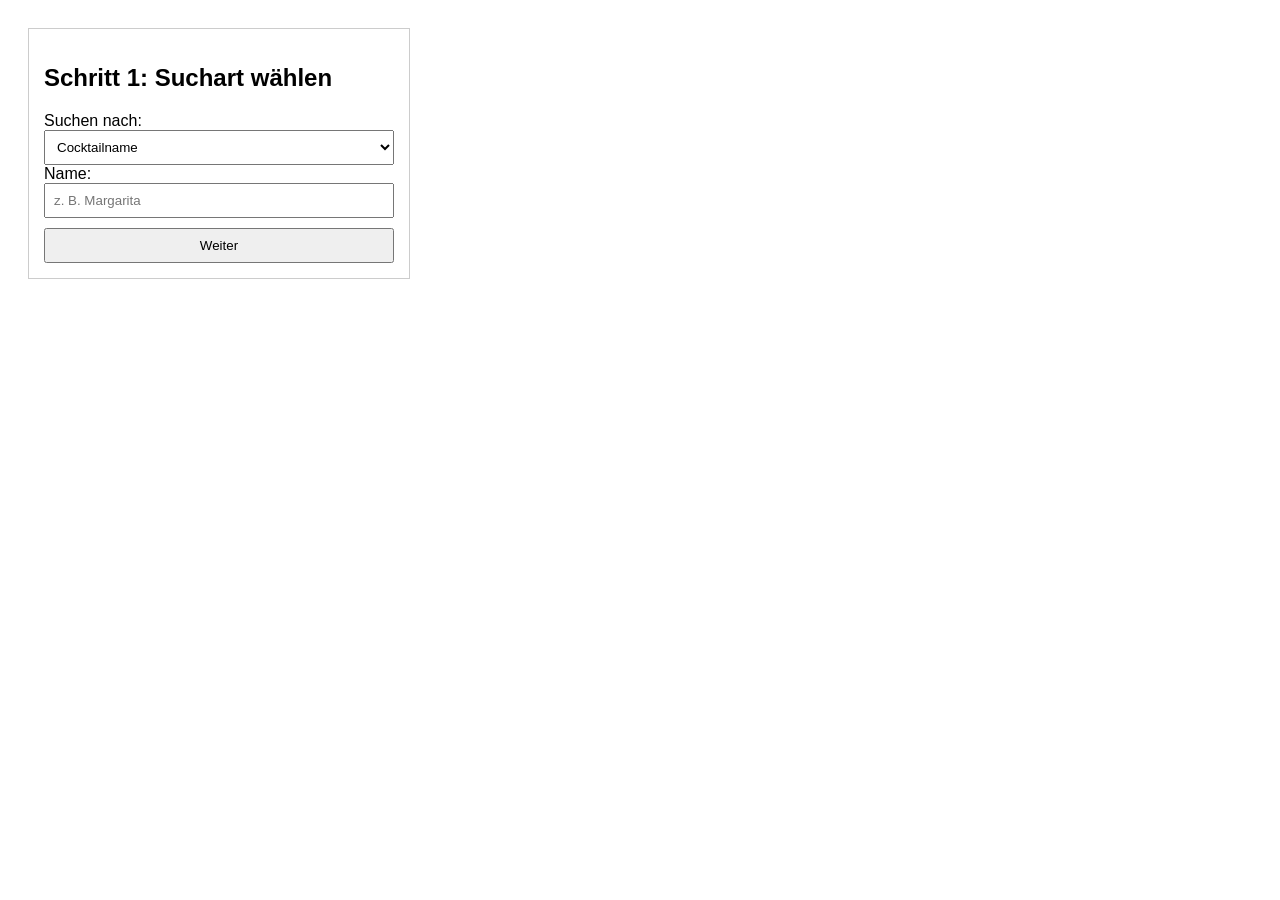
==== index.html @ ffa1d65a "HTML, CSS & JavaScript eingefügt (K1)" ====
<!DOCTYPE html>
<html lang="de">
<head>
  <meta charset="UTF-8">
  <title>Minimales Cocktail-Formular</title>
  <!-- Verknüpfung mit der CSS-Datei -->
  <link rel="stylesheet" href="style.css">
</head>
<body>

  <form id="cocktailForm" onsubmit="return false;">

    <!-- ==================== SCHRITT 1 ==================== -->
    <div id="step1" class="step">
      <h2>Schritt 1: Suchart wählen</h2>

      <!-- Dropdown bestimmt, welches Input-Feld gezeigt wird -->
      <label>Suchen nach:</label>
      <select id="searchType">
        <option value="name">Cocktailname</option>
        <option value="ingredient">Hauptzutat</option>
      </select>

      <!-- Eingabefeld A: Name -->
      <div id="groupName">
        <label>Name:</label>
        <input type="text" id="inputName" placeholder="z. B. Margarita">
      </div>

      <!-- Eingabefeld B: Zutat (startet ausgeblendet) -->
      <div id="groupIngredient" class="hidden">
        <label>Zutat:</label>
        <input type="text" id="inputIngredient" placeholder="z. B. Gin">
      </div>

      <!-- Text für Validierungs-Feedback -->
      <p id="feedbackText"></p>

      <button type="button" id="btnStep1">Weiter</button>
    </div>

    <!-- ==================== SCHRITT 2 ==================== -->
    <div id="step2" class="step hidden">
      <h2>Schritt 2: Cocktail auswählen</h2>

      <!-- Dropdown für die API-Ergebnisse -->
      <select id="resultsSelect">
        <option value="">-- Bitte wählen --</option>
      </select>

      <button type="button" id="btnBackTo1">Zurück</button>
      <button type="button" id="btnStep2">Rezept anzeigen</button>
    </div>

    <!-- ==================== SCHRITT 3 ==================== -->
    <div id="step3" class="step hidden">
      <h2>Schritt 3: Rezept</h2>
      
      <!-- Hier fügt JS das fertige Ergebnis ein -->
      <div id="recipeResult"></div>

      <button type="button" id="btnBackTo2">Zurück</button>
    </div>

  </form>

  <!-- Verknüpfung mit der JS-Datei (am Ende des body geladen) -->
  <script src="script.js"></script>
</body>
</html>
---- style.css ----
/* Hilfsklasse zum Verstecken von Elementen */
.hidden {
  display: none;
}

/* Basis-Styling für das Formular */
body {
  font-family: sans-serif;
  padding: 20px;
}

.step {
  border: 1px solid #ccc;
  padding: 15px;
  max-width: 350px;
}

div {
  margin-bottom: 10px;
}

input, select, button {
  width: 100%;
  padding: 8px;
  box-sizing: border-box;
}

/* === VISUELLES FEEDBACK (Validierung) === */
/* Wenn die Eingabe ungültig ist (rot) */
input.invalid {
  border: 2px solid red;
  background-color: #ffe6e6;
}

/* Wenn die Eingabe gültig ist (grün) */
input.valid {
  border: 2px solid green;
  background-color: #e6ffe6;
}

#feedbackText {
  font-size: 0.85rem;
  margin: 5px 0;
}
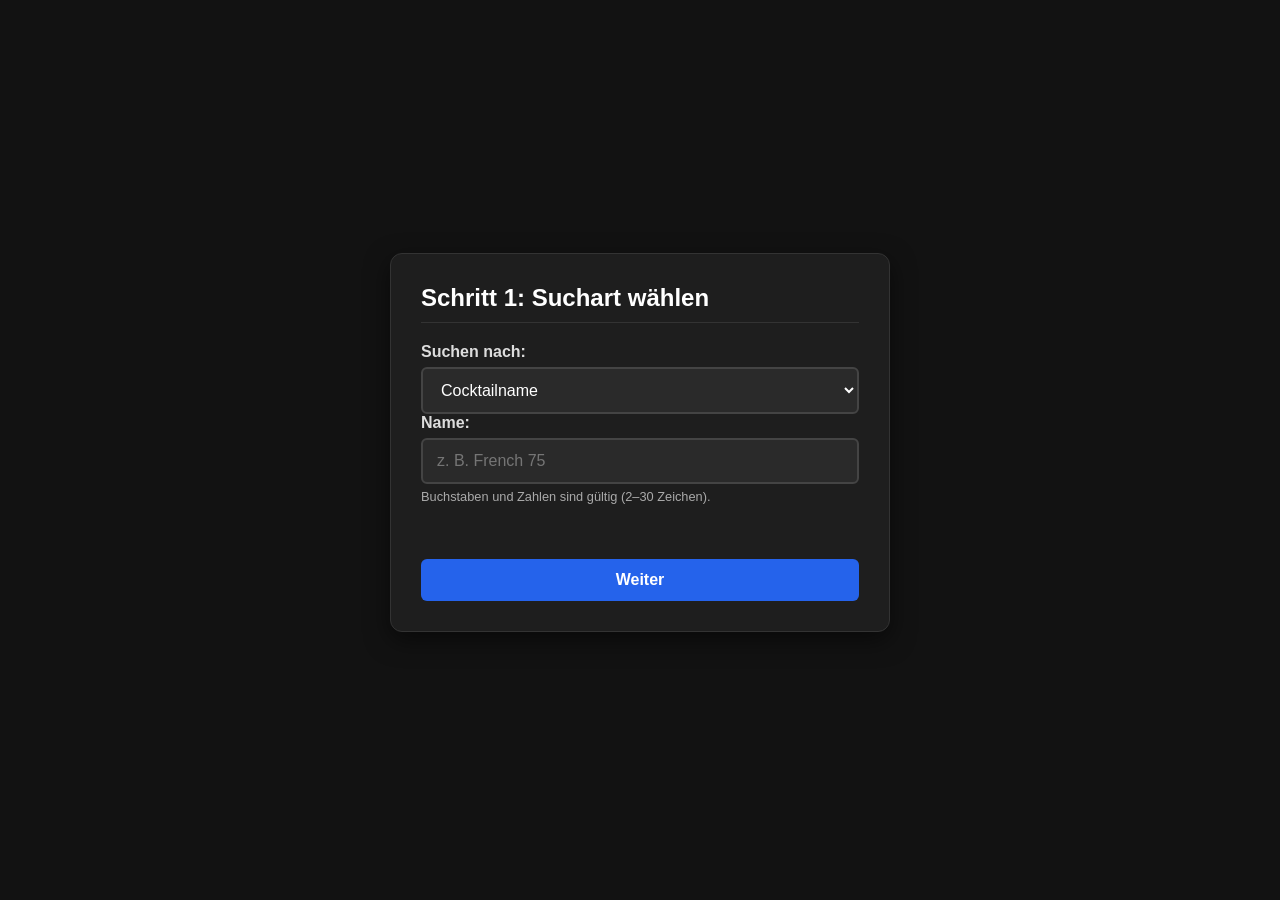
==== commit 4213e6b3: "K2 HTML CSS JavaSkript + Designanpassung" ====
--- a/index.html
+++ b/index.html
@@ -8,63 +8,82 @@
 </head>
 <body>
 
-  <form id="cocktailForm" onsubmit="return false;">
+  <main class="main-container">
+    <form id="cocktailForm" onsubmit="return false;">
 
-    <!-- ==================== SCHRITT 1 ==================== -->
-    <div id="step1" class="step">
-      <h2>Schritt 1: Suchart wählen</h2>
+      <!-- ==================== SCHRITT 1 ==================== -->
+      <div id="step1" class="step">
+        <h2>Schritt 1: Suchart wählen</h2>
 
-      <!-- Dropdown bestimmt, welches Input-Feld gezeigt wird -->
-      <label>Suchen nach:</label>
-      <select id="searchType">
-        <option value="name">Cocktailname</option>
-        <option value="ingredient">Hauptzutat</option>
-      </select>
+        <!-- Dropdown bestimmt, welches Input-Feld gezeigt wird -->
+        <label for="searchType">Suchen nach:</label>
+        <select id="searchType">
+          <option value="name">Cocktailname</option>
+          <option value="ingredient">Hauptzutat</option>
+        </select>
 
-      <!-- Eingabefeld A: Name -->
-      <div id="groupName">
-        <label>Name:</label>
-        <input type="text" id="inputName" placeholder="z. B. Margarita">
+        <!-- Eingabefeld A: Name -->
+        <div id="groupName">
+          <label for="inputName">Name:</label>
+          <input 
+            type="text" 
+            id="inputName" 
+            placeholder="z. B. French 75"
+            aria-describedby="feedbackText nameHint"
+            aria-invalid="false"
+          >
+          <small id="nameHint" class="hint-text">Buchstaben und Zahlen sind gültig (2–30 Zeichen).</small>
+        </div>
+
+        <!-- Eingabefeld B: Zutat (startet ausgeblendet) -->
+        <div id="groupIngredient" class="hidden">
+          <label for="inputIngredient">Zutat:</label>
+          <input 
+            type="text" 
+            id="inputIngredient" 
+            placeholder="z. B. Gin"
+            aria-describedby="feedbackText ingredientHint"
+            aria-invalid="false"
+          >
+          <small id="ingredientHint" class="hint-text">Buchstaben und Zahlen sind gültig (2–30 Zeichen).</small>
+        </div>
+
+        <!-- Text für barrierefreies Validierungs-Feedback -->
+        <p id="feedbackText" role="alert" aria-live="polite"></p>
+
+        <button type="button" id="btnStep1">Weiter</button>
       </div>
 
-      <!-- Eingabefeld B: Zutat (startet ausgeblendet) -->
-      <div id="groupIngredient" class="hidden">
-        <label>Zutat:</label>
-        <input type="text" id="inputIngredient" placeholder="z. B. Gin">
+      <!-- ==================== SCHRITT 2 ==================== -->
+      <div id="step2" class="step hidden">
+        <h2>Schritt 2: Cocktail auswählen</h2>
+
+        <!-- Dropdown für die API-Ergebnisse -->
+        <label for="resultsSelect">Ergebnisliste:</label>
+        <select id="resultsSelect">
+          <option value="">-- Bitte wählen --</option>
+        </select>
+
+        <div class="button-group">
+          <button type="button" id="btnBackTo1" class="btn-secondary">Zurück</button>
+          <button type="button" id="btnStep2">Rezept anzeigen</button>
+        </div>
       </div>
 
-      <!-- Text für Validierungs-Feedback -->
-      <p id="feedbackText"></p>
+      <!-- ==================== SCHRITT 3 ==================== -->
+      <div id="step3" class="step hidden">
+        <h2>Schritt 3: Rezept</h2>
+        
+        <!-- Hier fügt JS das fertige Ergebnis ein -->
+        <div id="recipeResult"></div>
 
-      <button type="button" id="btnStep1">Weiter</button>
-    </div>
+        <button type="button" id="btnBackTo2" class="btn-secondary">Zurück</button>
+      </div>
 
-    <!-- ==================== SCHRITT 2 ==================== -->
-    <div id="step2" class="step hidden">
-      <h2>Schritt 2: Cocktail auswählen</h2>
-
-      <!-- Dropdown für die API-Ergebnisse -->
-      <select id="resultsSelect">
-        <option value="">-- Bitte wählen --</option>
-      </select>
-
-      <button type="button" id="btnBackTo1">Zurück</button>
-      <button type="button" id="btnStep2">Rezept anzeigen</button>
-    </div>
-
-    <!-- ==================== SCHRITT 3 ==================== -->
-    <div id="step3" class="step hidden">
-      <h2>Schritt 3: Rezept</h2>
-      
-      <!-- Hier fügt JS das fertige Ergebnis ein -->
-      <div id="recipeResult"></div>
-
-      <button type="button" id="btnBackTo2">Zurück</button>
-    </div>
-
-  </form>
+    </form>
+  </main>
 
   <!-- Verknüpfung mit der JS-Datei (am Ende des body geladen) -->
   <script src="script.js"></script>
 </body>
-</html>
+</html>
--- a/style.css
+++ b/style.css
@@ -1,44 +1,167 @@
 /* Hilfsklasse zum Verstecken von Elementen */
 .hidden {
-  display: none;
+  display: none !important;
 }
 
-/* Basis-Styling für das Formular */
-body {
-  font-family: sans-serif;
-  padding: 20px;
+/* === DARK THEME & ZENTRIERUNG === */
+* {
+  box-sizing: border-box;
 }
 
+body {
+  font-family: 'Segoe UI', Tahoma, Geneva, Verdana, sans-serif;
+  background-color: #121212;
+  color: #ffffff;
+  margin: 0;
+  padding: 20px;
+  min-height: 100vh;
+  display: flex;
+  justify-content: center;
+  align-items: center;
+}
+
+.main-container {
+  width: 100%;
+  max-width: 500px;
+}
+
+/* Formular-Container vergrößert & abgerundet */
 .step {
-  border: 1px solid #ccc;
-  padding: 15px;
-  max-width: 350px;
+  background-color: #1e1e1e;
+  border: 1px solid #333333;
+  border-radius: 12px;
+  padding: 30px;
+  box-shadow: 0 8px 24px rgba(0, 0, 0, 0.5);
+}
+
+.step h2 {
+  margin-top: 0;
+  margin-bottom: 20px;
+  font-size: 1.5rem;
+  color: #ffffff;
+  border-bottom: 1px solid #333;
+  padding-bottom: 10px;
 }
 
 div {
-  margin-bottom: 10px;
+  margin-bottom: 15px;
 }
 
-input, select, button {
-  width: 100%;
-  padding: 8px;
-  box-sizing: border-box;
+label {
+  display: block;
+  margin-bottom: 6px;
+  font-weight: 600;
+  color: #dddddd;
 }
 
-/* === VISUELLES FEEDBACK (Validierung) === */
-/* Wenn die Eingabe ungültig ist (rot) */
-input.invalid {
-  border: 2px solid red;
-  background-color: #ffe6e6;
+/* Größere Eingabefelder und Dropdowns */
+input[type="text"], select {
+  width: 100%;
+  padding: 12px 14px;
+  font-size: 1rem;
+  background-color: #2a2a2a;
+  color: #ffffff;
+  border: 2px solid #444444;
+  border-radius: 6px;
+  outline: none;
+  transition: border-color 0.2s ease;
 }
 
-/* Wenn die Eingabe gültig ist (grün) */
+input[type="text"]:focus, select:focus {
+  border-color: #3b82f6;
+}
+
+/* Größere Buttons */
+button {
+  width: 100%;
+  padding: 12px;
+  font-size: 1rem;
+  font-weight: bold;
+  background-color: #2563eb;
+  color: #ffffff;
+  border: none;
+  border-radius: 6px;
+  cursor: pointer;
+  transition: background-color 0.2s ease;
+  margin-top: 10px;
+}
+
+button:hover {
+  background-color: #1d4ed8;
+}
+
+.button-group {
+  display: flex;
+  gap: 10px;
+}
+
+button.btn-secondary {
+  background-color: #4b5563;
+}
+
+button.btn-secondary:hover {
+  background-color: #374151;
+}
+
+/* === VISUELLES FEEDBACK (E2) === */
+.hint-text {
+  display: block;
+  font-size: 0.8rem;
+  color: #aaa;
+  margin-top: 5px;
+}
+
+input.invalid {
+  border-color: #ef4444;
+  background-color: #2a1a1a;
+}
+
 input.valid {
-  border: 2px solid green;
-  background-color: #e6ffe6;
+  border-color: #22c55e;
+  background-color: #1a2a1a;
 }
 
 #feedbackText {
-  font-size: 0.85rem;
-  margin: 5px 0;
+  font-size: 0.9rem;
+  font-weight: bold;
+  margin: 12px 0;
+  min-height: 1.2em;
 }
+
+/* Dynamic Text Colors for Validation */
+#feedbackText.text-error {
+  color: #f87171;
+}
+
+#feedbackText.text-success {
+  color: #4ade80;
+}
+
+/* === REZEPT-SCHRITT (SCHRITT 3) === */
+.recipe-card {
+  text-align: left;
+}
+
+.recipe-card h3 {
+  font-size: 1.4rem;
+  margin-top: 0;
+  color: #60a5fa;
+}
+
+.recipe-card img {
+  display: block;
+  max-width: 100%;
+  height: auto;
+  border-radius: 8px;
+  margin: 15px auto;
+}
+
+/* Strukturierte Schritt-für-Schritt Anleitung */
+.instruction-list {
+  padding-left: 20px;
+  line-height: 1.6;
+}
+
+.instruction-list li {
+  margin-bottom: 8px;
+}
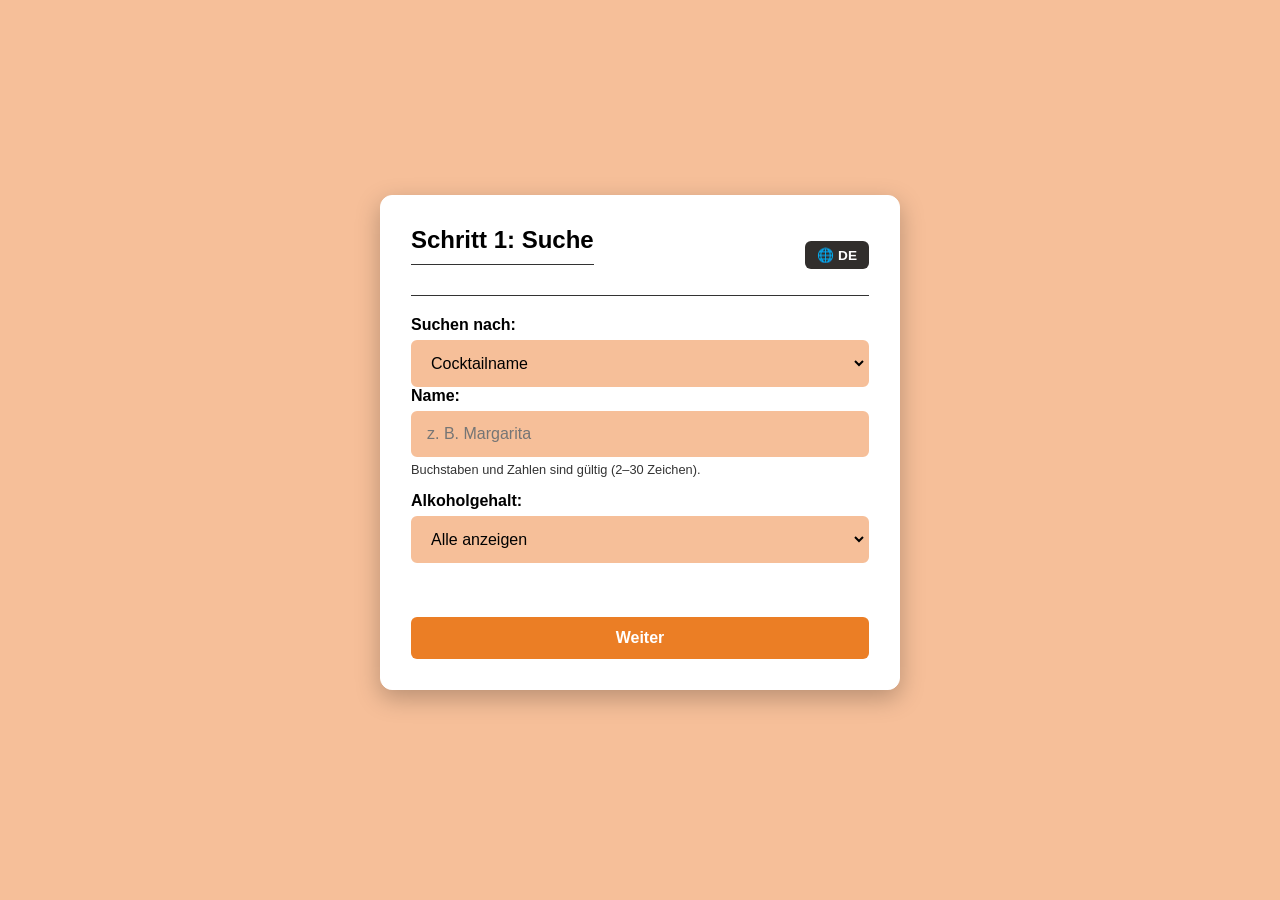
==== commit fbe510c9: "Anpassungen Webseite" ====
--- a/index.html
+++ b/index.html
@@ -2,8 +2,7 @@
 <html lang="de">
 <head>
   <meta charset="UTF-8">
-  <title>Minimales Cocktail-Formular</title>
-  <!-- Verknüpfung mit der CSS-Datei -->
+  <title>Cocktail-Finder</title>
   <link rel="stylesheet" href="style.css">
 </head>
 <body>
@@ -13,31 +12,37 @@
 
       <!-- ==================== SCHRITT 1 ==================== -->
       <div id="step1" class="step">
-        <h2>Schritt 1: Suchart wählen</h2>
+        
+        <!-- Kopfzeile mit Titel und kleinem Sprach-Button -->
+        <div class="step-header">
+          <h2 data-i18n="step1Title">Schritt 1: Suche</h2>
+          <button type="button" id="btnLang" class="btn-lang">🌐 DE</button>
+        </div>
 
-        <!-- Dropdown bestimmt, welches Input-Feld gezeigt wird -->
-        <label for="searchType">Suchen nach:</label>
+        <!-- Dropdown für die Suchart (inkl. Random) -->
+        <label for="searchType" data-i18n="labelSearchType">Suchen nach:</label>
         <select id="searchType">
-          <option value="name">Cocktailname</option>
-          <option value="ingredient">Hauptzutat</option>
+          <option value="name" data-i18n="optName">Cocktailname</option>
+          <option value="ingredient" data-i18n="optIngredient">Hauptzutat</option>
+          <option value="random" data-i18n="optRandom">🎲 Random Cocktail</option>
         </select>
 
         <!-- Eingabefeld A: Name -->
         <div id="groupName">
-          <label for="inputName">Name:</label>
+          <label for="inputName" data-i18n="labelName">Name:</label>
           <input 
             type="text" 
             id="inputName" 
-            placeholder="z. B. French 75"
+            placeholder="z. B. Margarita"
             aria-describedby="feedbackText nameHint"
             aria-invalid="false"
           >
-          <small id="nameHint" class="hint-text">Buchstaben und Zahlen sind gültig (2–30 Zeichen).</small>
+          <small id="nameHint" class="hint-text" data-i18n="hintText">Buchstaben und Zahlen sind gültig (2–30 Zeichen).</small>
         </div>
 
         <!-- Eingabefeld B: Zutat (startet ausgeblendet) -->
         <div id="groupIngredient" class="hidden">
-          <label for="inputIngredient">Zutat:</label>
+          <label for="inputIngredient" data-i18n="labelIngredient">Zutat:</label>
           <input 
             type="text" 
             id="inputIngredient" 
@@ -45,45 +50,58 @@
             aria-describedby="feedbackText ingredientHint"
             aria-invalid="false"
           >
-          <small id="ingredientHint" class="hint-text">Buchstaben und Zahlen sind gültig (2–30 Zeichen).</small>
+          <small id="ingredientHint" class="hint-text" data-i18n="hintText">Buchstaben und Zahlen sind gültig (2–30 Zeichen).</small>
+        </div>
+
+        <!-- Filter für Alkohol / Alkoholfrei (wird bei Random ausgeblendet) -->
+        <div id="groupAlcohol">
+          <label for="alcoholFilter" data-i18n="labelAlcohol">Alkoholgehalt:</label>
+          <select id="alcoholFilter">
+            <option value="all" data-i18n="optAll">Alle anzeigen</option>
+            <option value="Alcoholic" data-i18n="optAlcoholic">Mit Alkohol</option>
+            <option value="Non_Alcoholic" data-i18n="optNonAlcoholic">Alkoholfrei</option>
+          </select>
         </div>
 
         <!-- Text für barrierefreies Validierungs-Feedback -->
         <p id="feedbackText" role="alert" aria-live="polite"></p>
 
-        <button type="button" id="btnStep1">Weiter</button>
+        <button type="button" id="btnStep1" data-i18n="btnNext">Weiter</button>
       </div>
 
       <!-- ==================== SCHRITT 2 ==================== -->
       <div id="step2" class="step hidden">
-        <h2>Schritt 2: Cocktail auswählen</h2>
+        <h2 data-i18n="step2Title">Schritt 2: Cocktail auswählen</h2>
 
-        <!-- Dropdown für die API-Ergebnisse -->
-        <label for="resultsSelect">Ergebnisliste:</label>
-        <select id="resultsSelect">
+        <!-- Live-Suchfeld für schnelle Filterung in der grossen Liste -->
+        <label for="filterResultsInput" data-i18n="labelFilterResults">Liste durchsuchen:</label>
+        <input type="text" id="filterResultsInput" placeholder="Name tippen zum Filtern...">
+
+        <!-- Dropdown für alle API-Ergebnisse -->
+        <label for="resultsSelect" id="resultsCountLabel">Ergebnisliste:</label>
+        <select id="resultsSelect" size="6">
           <option value="">-- Bitte wählen --</option>
         </select>
 
         <div class="button-group">
-          <button type="button" id="btnBackTo1" class="btn-secondary">Zurück</button>
-          <button type="button" id="btnStep2">Rezept anzeigen</button>
+          <button type="button" id="btnBackTo1" class="btn-secondary" data-i18n="btnBack">Zurück</button>
+          <button type="button" id="btnStep2" data-i18n="btnShowRecipe">Rezept anzeigen</button>
         </div>
       </div>
 
       <!-- ==================== SCHRITT 3 ==================== -->
       <div id="step3" class="step hidden">
-        <h2>Schritt 3: Rezept</h2>
+        <h2 data-i18n="step3Title">Schritt 3: Rezept</h2>
         
-        <!-- Hier fügt JS das fertige Ergebnis ein -->
+        <!-- Hier fügt JS Glas, Zutaten und Anleitung ein -->
         <div id="recipeResult"></div>
 
-        <button type="button" id="btnBackTo2" class="btn-secondary">Zurück</button>
+        <button type="button" id="btnBackTo2" class="btn-secondary" data-i18n="btnBack">Zurück</button>
       </div>
 
     </form>
   </main>
 
-  <!-- Verknüpfung mit der JS-Datei (am Ende des body geladen) -->
   <script src="script.js"></script>
 </body>
 </html>
--- a/style.css
+++ b/style.css
@@ -3,15 +3,15 @@
   display: none !important;
 }
 
-/* === DARK THEME & ZENTRIERUNG === */
+/* === GRUNDLAYOUT & ZENTRIERUNG === */
 * {
   box-sizing: border-box;
 }
 
 body {
   font-family: 'Segoe UI', Tahoma, Geneva, Verdana, sans-serif;
-  background-color: #121212;
-  color: #ffffff;
+  background-color: #f6bf99;
+  color: #000000;
   margin: 0;
   padding: 20px;
   min-height: 100vh;
@@ -22,25 +22,54 @@
 
 .main-container {
   width: 100%;
-  max-width: 500px;
-}
-
-/* Formular-Container vergrößert & abgerundet */
+  max-width: 520px;
+}
+
 .step {
-  background-color: #1e1e1e;
-  border: 1px solid #333333;
+  background-color: #ffffff;
+  border: 1px solid #ffffff;
   border-radius: 12px;
   padding: 30px;
-  box-shadow: 0 8px 24px rgba(0, 0, 0, 0.5);
+  box-shadow: 0 8px 24px rgba(0, 0, 0, 0.25);
+}
+
+/* Kopfzeile in Schritt 1 für Titel + Sprachbutton */
+.step-header {
+  display: flex;
+  justify-content: space-between;
+  align-items: center;
+  border-bottom: 1px solid #333;
+  padding-bottom: 10px;
+  margin-bottom: 20px;
+}
+
+.step-header h2 {
+  border-bottom: none;
+  padding-bottom: 0;
+  margin-bottom: 0;
 }
 
 .step h2 {
   margin-top: 0;
   margin-bottom: 20px;
   font-size: 1.5rem;
-  color: #ffffff;
+  color: #000000;
   border-bottom: 1px solid #333;
   padding-bottom: 10px;
+}
+
+/* Kleiner Sprach-Button oben rechts */
+button.btn-lang {
+  width: auto;
+  padding: 6px 12px;
+  font-size: 0.85rem;
+  margin-top: 0;
+  background-color: #312e2c;
+  color: #ffffff;
+}
+
+button.btn-lang:hover {
+  background-color: #eb7e25;
 }
 
 div {
@@ -51,33 +80,44 @@
   display: block;
   margin-bottom: 6px;
   font-weight: 600;
-  color: #dddddd;
-}
-
-/* Größere Eingabefelder und Dropdowns */
+  color: #000000;
+}
+
+/* Eingabefelder und Dropdowns */
 input[type="text"], select {
   width: 100%;
   padding: 12px 14px;
   font-size: 1rem;
-  background-color: #2a2a2a;
-  color: #ffffff;
-  border: 2px solid #444444;
+  background-color: #f6bf99;
+  color: #000000;
+  border: 2px solid #f6bf99;
   border-radius: 6px;
   outline: none;
   transition: border-color 0.2s ease;
 }
 
 input[type="text"]:focus, select:focus {
-  border-color: #3b82f6;
-}
-
-/* Größere Buttons */
+  border-color: #ff6600;
+}
+
+/* Mehrfach-Ansicht für die grosse Liste in Schritt 2 */
+select[size] {
+  height: auto;
+  padding: 6px;
+}
+
+select[size] option {
+  padding: 8px;
+  border-radius: 4px;
+}
+
+/* Buttons */
 button {
   width: 100%;
   padding: 12px;
   font-size: 1rem;
   font-weight: bold;
-  background-color: #2563eb;
+  background-color: #eb7e25;
   color: #ffffff;
   border: none;
   border-radius: 6px;
@@ -87,7 +127,7 @@
 }
 
 button:hover {
-  background-color: #1d4ed8;
+  background-color: #d66d18;
 }
 
 .button-group {
@@ -96,29 +136,27 @@
 }
 
 button.btn-secondary {
-  background-color: #4b5563;
+  background-color: #312e2c;
 }
 
 button.btn-secondary:hover {
-  background-color: #374151;
+  background-color: #1f1d1c;
 }
 
 /* === VISUELLES FEEDBACK (E2) === */
 .hint-text {
   display: block;
   font-size: 0.8rem;
-  color: #aaa;
+  color: #333333;
   margin-top: 5px;
 }
 
 input.invalid {
   border-color: #ef4444;
-  background-color: #2a1a1a;
 }
 
 input.valid {
   border-color: #22c55e;
-  background-color: #1a2a1a;
 }
 
 #feedbackText {
@@ -128,35 +166,59 @@
   min-height: 1.2em;
 }
 
-/* Dynamic Text Colors for Validation */
 #feedbackText.text-error {
-  color: #f87171;
+  color: #dc2626;
 }
 
 #feedbackText.text-success {
-  color: #4ade80;
-}
-
-/* === REZEPT-SCHRITT (SCHRITT 3) === */
+  color: #16a34a;
+}
+
+/* === REZEPT-KARTE (SCHRITT 3) === */
 .recipe-card {
   text-align: left;
+  color: #000000;
 }
 
 .recipe-card h3 {
-  font-size: 1.4rem;
+  font-size: 1.5rem;
   margin-top: 0;
-  color: #60a5fa;
+  margin-bottom: 10px;
+  color: #eb7e25;
 }
 
 .recipe-card img {
   display: block;
   max-width: 100%;
-  height: auto;
+  max-height: 250px;
+  object-fit: cover;
   border-radius: 8px;
   margin: 15px auto;
 }
 
-/* Strukturierte Schritt-für-Schritt Anleitung */
+/* Badge für das benötigte Glas */
+.glass-info {
+  background-color: #f6bf99;
+  padding: 10px 14px;
+  border-radius: 6px;
+  font-weight: 600;
+  margin-bottom: 15px;
+}
+
+/* Zutatenliste */
+.ingredients-list {
+  background-color: #f9f9f9;
+  border-left: 4px solid #eb7e25;
+  padding: 12px 12px 12px 30px;
+  border-radius: 4px;
+  margin-bottom: 20px;
+}
+
+.ingredients-list li {
+  margin-bottom: 5px;
+}
+
+/* Schritt-für-Schritt Anleitung */
 .instruction-list {
   padding-left: 20px;
   line-height: 1.6;
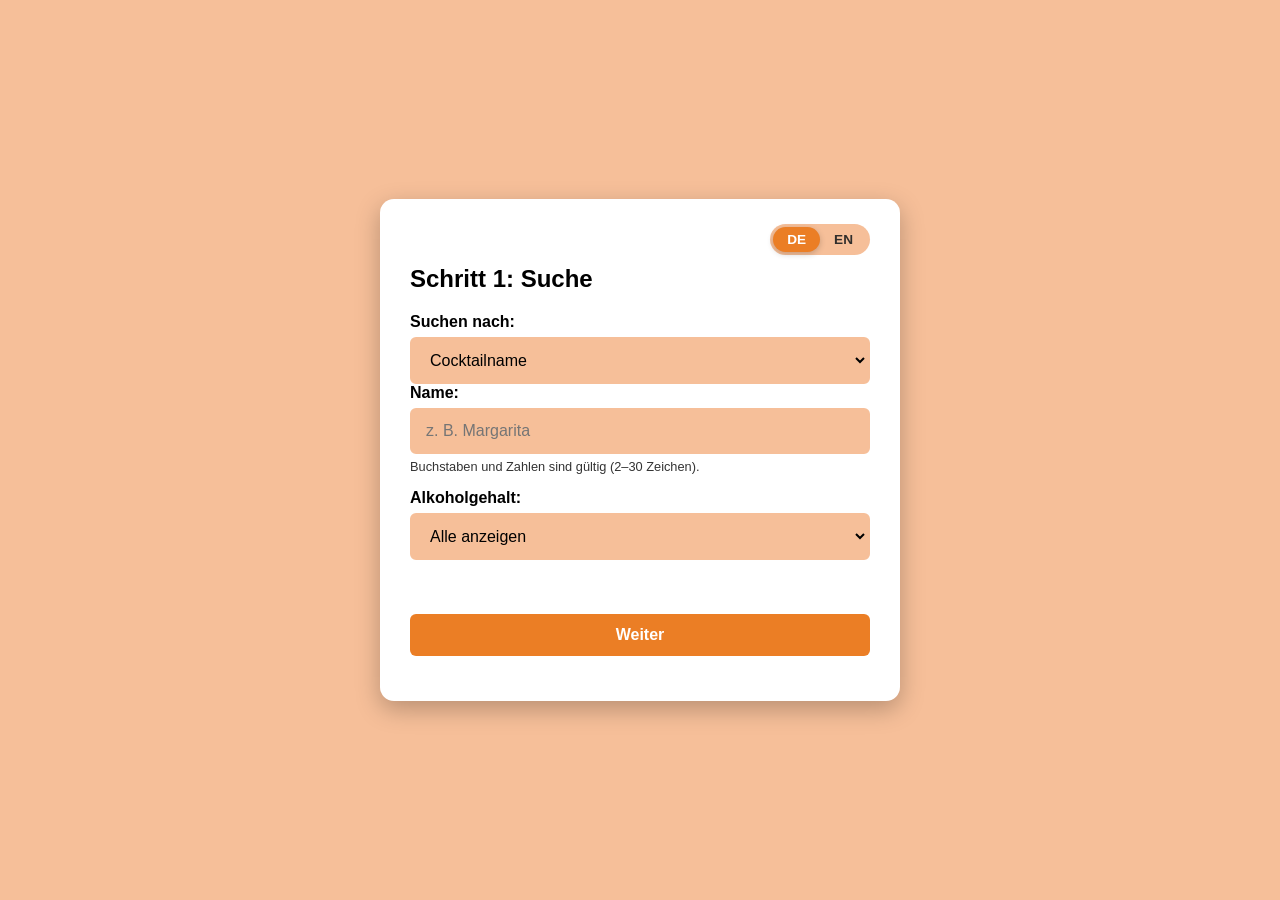
==== commit a6ea837a: "Korrektur Anpassung Webseite" ====
--- a/index.html
+++ b/index.html
@@ -8,18 +8,21 @@
 <body>
 
   <main class="main-container">
-    <form id="cocktailForm" onsubmit="return false;">
+    <form id="cocktailForm" onsubmit="return false;" class="form-card">
+
+      <!-- DAUERHAFT SICHTBARER SPRACH-SWITCH OBEN RECHTS -->
+      <div class="top-bar">
+        <div class="lang-switch" role="group" aria-label="Sprache wählen">
+          <button type="button" id="btnLangDE" class="lang-btn active">DE</button>
+          <button type="button" id="btnLangEN" class="lang-btn">EN</button>
+        </div>
+      </div>
 
       <!-- ==================== SCHRITT 1 ==================== -->
       <div id="step1" class="step">
-        
-        <!-- Kopfzeile mit Titel und kleinem Sprach-Button -->
-        <div class="step-header">
-          <h2 data-i18n="step1Title">Schritt 1: Suche</h2>
-          <button type="button" id="btnLang" class="btn-lang">🌐 DE</button>
-        </div>
+        <h2 data-i18n="step1Title">Schritt 1: Suche</h2>
 
-        <!-- Dropdown für die Suchart (inkl. Random) -->
+        <!-- Dropdown für die Suchart -->
         <label for="searchType" data-i18n="labelSearchType">Suchen nach:</label>
         <select id="searchType">
           <option value="name" data-i18n="optName">Cocktailname</option>
@@ -46,14 +49,14 @@
           <input 
             type="text" 
             id="inputIngredient" 
-            placeholder="z. B. Gin"
+            placeholder="z. B. Rum"
             aria-describedby="feedbackText ingredientHint"
             aria-invalid="false"
           >
           <small id="ingredientHint" class="hint-text" data-i18n="hintText">Buchstaben und Zahlen sind gültig (2–30 Zeichen).</small>
         </div>
 
-        <!-- Filter für Alkohol / Alkoholfrei (wird bei Random ausgeblendet) -->
+        <!-- Filter für Alkohol / Alkoholfrei -->
         <div id="groupAlcohol">
           <label for="alcoholFilter" data-i18n="labelAlcohol">Alkoholgehalt:</label>
           <select id="alcoholFilter">
@@ -73,13 +76,13 @@
       <div id="step2" class="step hidden">
         <h2 data-i18n="step2Title">Schritt 2: Cocktail auswählen</h2>
 
-        <!-- Live-Suchfeld für schnelle Filterung in der grossen Liste -->
+        <!-- Live-Suchfeld für schnelle Filterung -->
         <label for="filterResultsInput" data-i18n="labelFilterResults">Liste durchsuchen:</label>
         <input type="text" id="filterResultsInput" placeholder="Name tippen zum Filtern...">
 
-        <!-- Dropdown für alle API-Ergebnisse -->
+        <!-- Klassisches Dropdown für alle gefundenen API-Ergebnisse -->
         <label for="resultsSelect" id="resultsCountLabel">Ergebnisliste:</label>
-        <select id="resultsSelect" size="6">
+        <select id="resultsSelect">
           <option value="">-- Bitte wählen --</option>
         </select>
 
--- a/style.css
+++ b/style.css
@@ -25,51 +25,59 @@
   max-width: 520px;
 }
 
-.step {
+/* Gemeinsame Karte für alle Schritte */
+.form-card {
   background-color: #ffffff;
-  border: 1px solid #ffffff;
-  border-radius: 12px;
-  padding: 30px;
+  border-radius: 14px;
+  padding: 25px 30px 30px 30px;
   box-shadow: 0 8px 24px rgba(0, 0, 0, 0.25);
 }
 
-/* Kopfzeile in Schritt 1 für Titel + Sprachbutton */
-.step-header {
+/* === DAUERHAFTER SPRACH-SWITCH OBEN RECHTS === */
+.top-bar {
   display: flex;
-  justify-content: space-between;
-  align-items: center;
-  border-bottom: 1px solid #333;
-  padding-bottom: 10px;
-  margin-bottom: 20px;
-}
-
-.step-header h2 {
-  border-bottom: none;
-  padding-bottom: 0;
+  justify-content: flex-end;
+  margin-bottom: 10px;
+}
+
+.lang-switch {
+  display: inline-flex;
+  background-color: #f6bf99;
+  border-radius: 20px;
+  padding: 3px;
   margin-bottom: 0;
 }
 
+.lang-btn {
+  width: auto;
+  margin-top: 0;
+  padding: 5px 14px;
+  font-size: 0.85rem;
+  font-weight: bold;
+  border: none;
+  border-radius: 17px;
+  background-color: transparent;
+  color: #312e2c;
+  cursor: pointer;
+  transition: all 0.2s ease;
+}
+
+.lang-btn:hover {
+  background-color: rgba(235, 126, 37, 0.2);
+}
+
+.lang-btn.active {
+  background-color: #eb7e25;
+  color: #ffffff;
+  box-shadow: 0 2px 6px rgba(0, 0, 0, 0.2);
+}
+
+/* Überschriften ohne störende Linien */
 .step h2 {
   margin-top: 0;
   margin-bottom: 20px;
   font-size: 1.5rem;
   color: #000000;
-  border-bottom: 1px solid #333;
-  padding-bottom: 10px;
-}
-
-/* Kleiner Sprach-Button oben rechts */
-button.btn-lang {
-  width: auto;
-  padding: 6px 12px;
-  font-size: 0.85rem;
-  margin-top: 0;
-  background-color: #312e2c;
-  color: #ffffff;
-}
-
-button.btn-lang:hover {
-  background-color: #eb7e25;
 }
 
 div {
@@ -100,19 +108,8 @@
   border-color: #ff6600;
 }
 
-/* Mehrfach-Ansicht für die grosse Liste in Schritt 2 */
-select[size] {
-  height: auto;
-  padding: 6px;
-}
-
-select[size] option {
-  padding: 8px;
-  border-radius: 4px;
-}
-
-/* Buttons */
-button {
+/* Haupt-Buttons */
+button:not(.lang-btn) {
   width: 100%;
   padding: 12px;
   font-size: 1rem;
@@ -126,7 +123,7 @@
   margin-top: 10px;
 }
 
-button:hover {
+button:not(.lang-btn):hover {
   background-color: #d66d18;
 }
 
@@ -218,12 +215,11 @@
   margin-bottom: 5px;
 }
 
-/* Schritt-für-Schritt Anleitung */
-.instruction-list {
-  padding-left: 20px;
+/* Fließtext-Anleitung (wie im Englischen, ohne Punkt-Zerstückelung) */
+.instruction-text {
   line-height: 1.6;
-}
-
-.instruction-list li {
-  margin-bottom: 8px;
+  background-color: #f9f9f9;
+  padding: 14px;
+  border-radius: 6px;
+  margin: 0;
 }
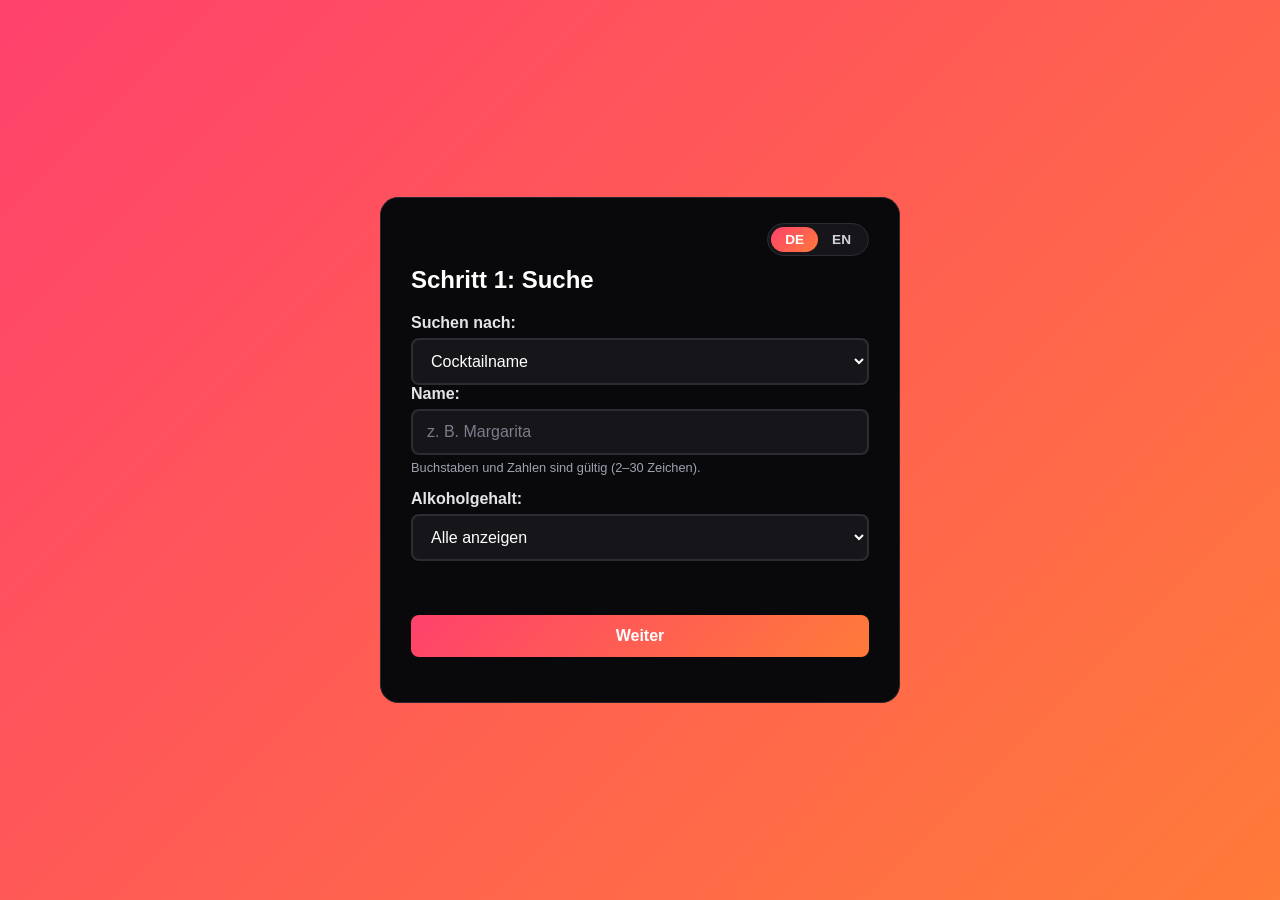
==== commit 2fb02456: "Einheiten richtig übersetzen" ====
--- a/index.html
+++ b/index.html
@@ -1,5 +1,5 @@
 <!DOCTYPE html>
-<html lang="de">
+<html lang="de"> 
 <head>
   <meta charset="UTF-8">
   <title>Cocktail-Finder</title>
@@ -76,11 +76,7 @@
       <div id="step2" class="step hidden">
         <h2 data-i18n="step2Title">Schritt 2: Cocktail auswählen</h2>
 
-        <!-- Live-Suchfeld für schnelle Filterung -->
-        <label for="filterResultsInput" data-i18n="labelFilterResults">Liste durchsuchen:</label>
-        <input type="text" id="filterResultsInput" placeholder="Name tippen zum Filtern...">
-
-        <!-- Klassisches Dropdown für alle gefundenen API-Ergebnisse -->
+        <!-- Klassisches Dropdown für alle gefundenen API-Ergebnisse (ohne extra Suchfeld) -->
         <label for="resultsSelect" id="resultsCountLabel">Ergebnisliste:</label>
         <select id="resultsSelect">
           <option value="">-- Bitte wählen --</option>
@@ -96,10 +92,19 @@
       <div id="step3" class="step hidden">
         <h2 data-i18n="step3Title">Schritt 3: Rezept</h2>
         
-        <!-- Hier fügt JS Glas, Zutaten und Anleitung ein -->
+        <!-- Hier fügt JS Glas, Zutaten (inkl. übersetzter Mengen) und nummerierte Anleitung ein -->
         <div id="recipeResult"></div>
 
-        <button type="button" id="btnBackTo2" class="btn-secondary" data-i18n="btnBack">Zurück</button>
+        <!-- Standard-Zurück-Button (bei normaler Suche) -->
+        <div id="normalStep3Buttons">
+          <button type="button" id="btnBackTo2" class="btn-secondary" data-i18n="btnBack">Zurück</button>
+        </div>
+
+        <!-- Spezial-Buttons nur bei Random Cocktail -->
+        <div id="randomStep3Buttons" class="button-group hidden">
+          <button type="button" id="btnBackToStartFromRandom" class="btn-secondary" data-i18n="btnNewSearch">Neue Suche</button>
+          <button type="button" id="btnAnotherRandom" data-i18n="btnAnotherRandom">🎲 Anderer Cocktail</button>
+        </div>
       </div>
 
     </form>
--- a/style.css
+++ b/style.css
@@ -10,8 +10,9 @@
 
 body {
   font-family: 'Segoe UI', Tahoma, Geneva, Verdana, sans-serif;
-  background-color: #f6bf99;
-  color: #000000;
+  background: linear-gradient(135deg, #ff416c 0%, #ff7b39 100%);
+  background-attachment: fixed;
+  color: #f4f4f5;
   margin: 0;
   padding: 20px;
   min-height: 100vh;
@@ -25,12 +26,12 @@
   max-width: 520px;
 }
 
-/* Gemeinsame Karte für alle Schritte */
+/* Tiefschwarze Hauptkarte ohne Schatten/Glow */
 .form-card {
-  background-color: #ffffff;
-  border-radius: 14px;
+  background-color: #09090b;
+  border: 1px solid #26262f;
+  border-radius: 18px;
   padding: 25px 30px 30px 30px;
-  box-shadow: 0 8px 24px rgba(0, 0, 0, 0.25);
 }
 
 /* === DAUERHAFTER SPRACH-SWITCH OBEN RECHTS === */
@@ -42,7 +43,8 @@
 
 .lang-switch {
   display: inline-flex;
-  background-color: #f6bf99;
+  background-color: #16161a;
+  border: 1px solid #2c2c35;
   border-radius: 20px;
   padding: 3px;
   margin-bottom: 0;
@@ -57,27 +59,26 @@
   border: none;
   border-radius: 17px;
   background-color: transparent;
-  color: #312e2c;
+  color: #d4d4d8;
   cursor: pointer;
-  transition: all 0.2s ease;
+  transition: background-color 0.2s ease, color 0.2s ease;
 }
 
 .lang-btn:hover {
-  background-color: rgba(235, 126, 37, 0.2);
+  color: #ffffff;
 }
 
 .lang-btn.active {
-  background-color: #eb7e25;
-  color: #ffffff;
-  box-shadow: 0 2px 6px rgba(0, 0, 0, 0.2);
-}
-
-/* Überschriften ohne störende Linien */
+  background: linear-gradient(135deg, #ff416c, #ff7b39);
+  color: #ffffff;
+}
+
+/* Überschriften */
 .step h2 {
   margin-top: 0;
   margin-bottom: 20px;
   font-size: 1.5rem;
-  color: #000000;
+  color: #ffffff;
 }
 
 div {
@@ -88,7 +89,7 @@
   display: block;
   margin-bottom: 6px;
   font-weight: 600;
-  color: #000000;
+  color: #e4e4e7;
 }
 
 /* Eingabefelder und Dropdowns */
@@ -96,16 +97,20 @@
   width: 100%;
   padding: 12px 14px;
   font-size: 1rem;
-  background-color: #f6bf99;
-  color: #000000;
-  border: 2px solid #f6bf99;
-  border-radius: 6px;
+  background-color: #16161a;
+  color: #ffffff;
+  border: 2px solid #2c2c35;
+  border-radius: 8px;
   outline: none;
   transition: border-color 0.2s ease;
 }
 
+input[type="text"]::placeholder {
+  color: #7c7c8a;
+}
+
 input[type="text"]:focus, select:focus {
-  border-color: #ff6600;
+  border-color: #ff5566;
 }
 
 /* Haupt-Buttons */
@@ -114,17 +119,18 @@
   padding: 12px;
   font-size: 1rem;
   font-weight: bold;
-  background-color: #eb7e25;
+  background: linear-gradient(135deg, #ff416c, #ff7b39);
   color: #ffffff;
   border: none;
-  border-radius: 6px;
+  border-radius: 8px;
   cursor: pointer;
-  transition: background-color 0.2s ease;
+  transition: filter 0.2s ease, transform 0.15s ease;
   margin-top: 10px;
 }
 
 button:not(.lang-btn):hover {
-  background-color: #d66d18;
+  filter: brightness(1.08);
+  transform: translateY(-1px);
 }
 
 .button-group {
@@ -133,23 +139,25 @@
 }
 
 button.btn-secondary {
-  background-color: #312e2c;
+  background: #1a1a20;
+  color: #e4e4e7;
+  border: 1px solid #32323d;
 }
 
 button.btn-secondary:hover {
-  background-color: #1f1d1c;
+  background: #25252e;
 }
 
 /* === VISUELLES FEEDBACK (E2) === */
 .hint-text {
   display: block;
   font-size: 0.8rem;
-  color: #333333;
+  color: #9ca3af;
   margin-top: 5px;
 }
 
 input.invalid {
-  border-color: #ef4444;
+  border-color: #ff3b5c;
 }
 
 input.valid {
@@ -164,24 +172,32 @@
 }
 
 #feedbackText.text-error {
-  color: #dc2626;
+  color: #ff5c77;
 }
 
 #feedbackText.text-success {
-  color: #16a34a;
+  color: #4ade80;
 }
 
 /* === REZEPT-KARTE (SCHRITT 3) === */
 .recipe-card {
   text-align: left;
-  color: #000000;
+  color: #f4f4f5;
 }
 
 .recipe-card h3 {
-  font-size: 1.5rem;
+  font-size: 1.55rem;
   margin-top: 0;
   margin-bottom: 10px;
-  color: #eb7e25;
+  background: linear-gradient(135deg, #ff4b72, #ff8547);
+  -webkit-background-clip: text;
+  background-clip: text;
+  -webkit-text-fill-color: transparent;
+}
+
+.recipe-card h4 {
+  color: #ffffff;
+  margin-bottom: 8px;
 }
 
 .recipe-card img {
@@ -189,37 +205,47 @@
   max-width: 100%;
   max-height: 250px;
   object-fit: cover;
+  border-radius: 10px;
+  border: 2px solid #26262f;
+  margin: 15px auto;
+}
+
+.glass-info {
+  background-color: #16161a;
+  border: 1px solid rgba(255, 95, 109, 0.45);
+  color: #ffd6dc;
+  padding: 10px 14px;
   border-radius: 8px;
-  margin: 15px auto;
-}
-
-/* Badge für das benötigte Glas */
-.glass-info {
-  background-color: #f6bf99;
-  padding: 10px 14px;
-  border-radius: 6px;
   font-weight: 600;
   margin-bottom: 15px;
 }
 
-/* Zutatenliste */
 .ingredients-list {
-  background-color: #f9f9f9;
-  border-left: 4px solid #eb7e25;
+  background-color: #141418;
+  border-left: 4px solid #ff5566;
   padding: 12px 12px 12px 30px;
-  border-radius: 4px;
+  border-radius: 6px;
   margin-bottom: 20px;
 }
 
 .ingredients-list li {
   margin-bottom: 5px;
-}
-
-/* Fließtext-Anleitung (wie im Englischen, ohne Punkt-Zerstückelung) */
-.instruction-text {
+  color: #e4e4e7;
+}
+
+.ingredients-list strong {
+  color: #ff8066;
+}
+
+.instruction-list {
+  background-color: #141418;
+  padding: 14px 16px 14px 34px;
+  border-radius: 6px;
   line-height: 1.6;
-  background-color: #f9f9f9;
-  padding: 14px;
-  border-radius: 6px;
   margin: 0;
+  color: #e4e4e7;
+}
+
+.instruction-list li {
+  margin-bottom: 8px;
 }
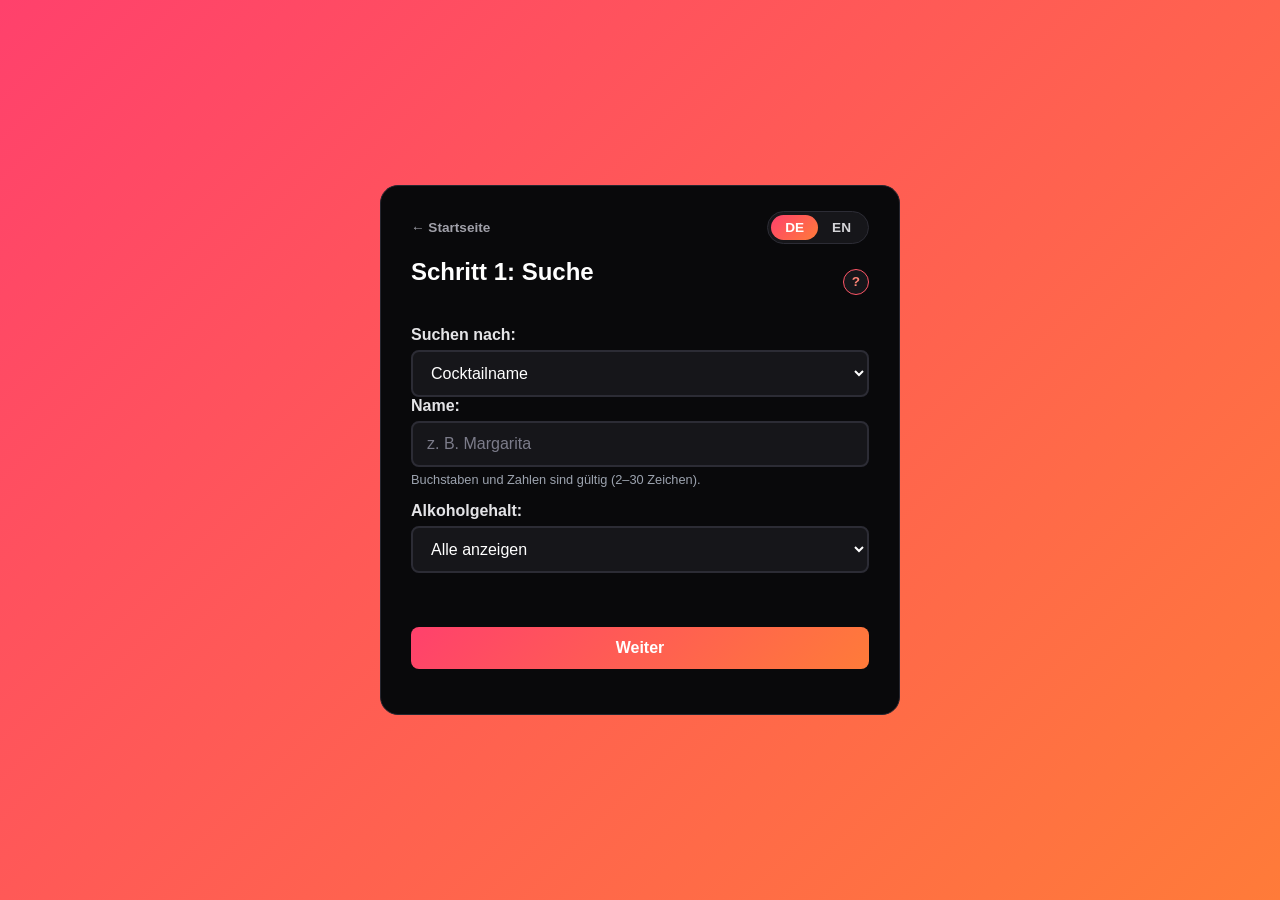
==== commit 4c5b08cb: "K6" ====
--- a/index.html
+++ b/index.html
@@ -1,7 +1,8 @@
 <!DOCTYPE html>
-<html lang="de"> 
+<html lang="de">
 <head>
   <meta charset="UTF-8">
+  <meta name="viewport" content="width=device-width, initial-scale=1.0">
   <title>Cocktail-Finder</title>
   <link rel="stylesheet" href="style.css">
 </head>
@@ -12,6 +13,7 @@
 
       <!-- DAUERHAFT SICHTBARER SPRACH-SWITCH OBEN RECHTS -->
       <div class="top-bar">
+        <a href="start.html" class="home-link" data-i18n="homeLink">← Startseite</a>
         <div class="lang-switch" role="group" aria-label="Sprache wählen">
           <button type="button" id="btnLangDE" class="lang-btn active">DE</button>
           <button type="button" id="btnLangEN" class="lang-btn">EN</button>
@@ -20,9 +22,17 @@
 
       <!-- ==================== SCHRITT 1 ==================== -->
       <div id="step1" class="step">
-        <h2 data-i18n="step1Title">Schritt 1: Suche</h2>
+        <div class="step-header">
+          <h2 data-i18n="step1Title">Schritt 1: Suche</h2>
+          <!-- E6 KOMPONENTE 1: TOOLTIP -->
+          <span class="tooltip-wrapper">
+            <button type="button" class="tooltip-trigger" aria-label="Hilfe zur Suche">?</button>
+            <span class="tooltip-box" data-i18n="searchTooltip">
+              Wähle „Cocktailname“ für bekannte Drinks, „Hauptzutat“ für Vorräte oder „Random“ für eine Überraschung.
+            </span>
+          </span>
+        </div>
 
-        <!-- Dropdown für die Suchart -->
         <label for="searchType" data-i18n="labelSearchType">Suchen nach:</label>
         <select id="searchType">
           <option value="name" data-i18n="optName">Cocktailname</option>
@@ -43,7 +53,7 @@
           <small id="nameHint" class="hint-text" data-i18n="hintText">Buchstaben und Zahlen sind gültig (2–30 Zeichen).</small>
         </div>
 
-        <!-- Eingabefeld B: Zutat (startet ausgeblendet) -->
+        <!-- Eingabefeld B: Zutat -->
         <div id="groupIngredient" class="hidden">
           <label for="inputIngredient" data-i18n="labelIngredient">Zutat:</label>
           <input 
@@ -66,7 +76,6 @@
           </select>
         </div>
 
-        <!-- Text für barrierefreies Validierungs-Feedback -->
         <p id="feedbackText" role="alert" aria-live="polite"></p>
 
         <button type="button" id="btnStep1" data-i18n="btnNext">Weiter</button>
@@ -76,7 +85,6 @@
       <div id="step2" class="step hidden">
         <h2 data-i18n="step2Title">Schritt 2: Cocktail auswählen</h2>
 
-        <!-- Klassisches Dropdown für alle gefundenen API-Ergebnisse (ohne extra Suchfeld) -->
         <label for="resultsSelect" id="resultsCountLabel">Ergebnisliste:</label>
         <select id="resultsSelect">
           <option value="">-- Bitte wählen --</option>
@@ -90,17 +98,18 @@
 
       <!-- ==================== SCHRITT 3 ==================== -->
       <div id="step3" class="step hidden">
-        <h2 data-i18n="step3Title">Schritt 3: Rezept</h2>
+        <div class="step-header">
+          <h2 data-i18n="step3Title">Schritt 3: Rezept</h2>
+          <!-- E6 KOMPONENTE 3: MODAL-TRIGGER -->
+          <button type="button" id="btnOpenUnitModal" class="btn-info-pill" data-i18n="btnUnitInfo">📏 Einheiten-Info</button>
+        </div>
         
-        <!-- Hier fügt JS Glas, Zutaten (inkl. übersetzter Mengen) und nummerierte Anleitung ein -->
         <div id="recipeResult"></div>
 
-        <!-- Standard-Zurück-Button (bei normaler Suche) -->
         <div id="normalStep3Buttons">
           <button type="button" id="btnBackTo2" class="btn-secondary" data-i18n="btnBack">Zurück</button>
         </div>
 
-        <!-- Spezial-Buttons nur bei Random Cocktail -->
         <div id="randomStep3Buttons" class="button-group hidden">
           <button type="button" id="btnBackToStartFromRandom" class="btn-secondary" data-i18n="btnNewSearch">Neue Suche</button>
           <button type="button" id="btnAnotherRandom" data-i18n="btnAnotherRandom">🎲 Anderer Cocktail</button>
@@ -110,6 +119,27 @@
     </form>
   </main>
 
+  <!-- E6 KOMPONENTE 3: MODAL-FENSTER (EINHEITEN-TABELLE) -->
+  <div id="unitModal" class="modal-overlay hidden" role="dialog" aria-modal="true" aria-labelledby="modalTitle">
+    <div class="modal-card">
+      <div class="modal-header">
+        <h3 id="modalTitle" data-i18n="modalTitle">📏 Barkeeper-Umrechnung</h3>
+        <button type="button" id="btnCloseUnitModal" class="modal-close" aria-label="Schliessen">✕</button>
+      </div>
+      <p class="modal-desc" data-i18n="modalDesc">
+        Internationale Cocktail-Rezepte verwenden oft US-Einheiten. Auf Deutsch rechnet unsere App diese automatisch für dich um:
+      </p>
+      <ul class="modal-list">
+        <li><strong>1 oz (Ounce)</strong> = ca. 30 ml</li>
+        <li><strong>1 cl (Centiliter)</strong> = 10 ml</li>
+        <li><strong>1 tsp (Teaspoon)</strong> = 5 ml (1 TL)</li>
+        <li><strong>1 tbsp (Tablespoon)</strong> = 15 ml (1 EL)</li>
+        <li><strong>1 Shot</strong> = ca. 45 ml</li>
+        <li><strong>1 Dash</strong> = 1 Spritzer (ca. 1 ml)</li>
+      </ul>
+    </div>
+  </div>
+
   <script src="script.js"></script>
 </body>
 </html>
--- a/style.css
+++ b/style.css
@@ -26,7 +26,7 @@
   max-width: 520px;
 }
 
-/* Tiefschwarze Hauptkarte ohne Schatten/Glow */
+/* Tiefschwarze Hauptkarte */
 .form-card {
   background-color: #09090b;
   border: 1px solid #26262f;
@@ -34,11 +34,24 @@
   padding: 25px 30px 30px 30px;
 }
 
-/* === DAUERHAFTER SPRACH-SWITCH OBEN RECHTS === */
+/* === KOPFZEILE MIT STARTSEITE-LINK & SPRACH-SWITCH === */
 .top-bar {
   display: flex;
-  justify-content: flex-end;
-  margin-bottom: 10px;
+  justify-content: space-between;
+  align-items: center;
+  margin-bottom: 14px;
+}
+
+.home-link {
+  color: #a1a1aa;
+  text-decoration: none;
+  font-size: 0.85rem;
+  font-weight: 600;
+  transition: color 0.2s ease;
+}
+
+.home-link:hover {
+  color: #ff8577;
 }
 
 .lang-switch {
@@ -73,7 +86,18 @@
   color: #ffffff;
 }
 
-/* Überschriften */
+/* Schritt-Kopfzeile mit Tooltip / Modal-Pill */
+.step-header {
+  display: flex;
+  justify-content: space-between;
+  align-items: center;
+  margin-bottom: 20px;
+}
+
+.step-header h2 {
+  margin: 0;
+}
+
 .step h2 {
   margin-top: 0;
   margin-bottom: 20px;
@@ -114,7 +138,7 @@
 }
 
 /* Haupt-Buttons */
-button:not(.lang-btn) {
+button:not(.lang-btn):not(.tooltip-trigger):not(.btn-info-pill):not(.modal-close) {
   width: 100%;
   padding: 12px;
   font-size: 1rem;
@@ -128,7 +152,7 @@
   margin-top: 10px;
 }
 
-button:not(.lang-btn):hover {
+button:not(.lang-btn):not(.tooltip-trigger):not(.btn-info-pill):not(.modal-close):hover {
   filter: brightness(1.08);
   transform: translateY(-1px);
 }
@@ -146,6 +170,143 @@
 
 button.btn-secondary:hover {
   background: #25252e;
+}
+
+/* === E6 KOMPONENTE 1: TOOLTIP === */
+.tooltip-wrapper {
+  position: relative;
+  display: inline-flex;
+  align-items: center;
+  margin-bottom: 0;
+}
+
+.tooltip-trigger {
+  width: 26px;
+  height: 26px;
+  border-radius: 50%;
+  background-color: #16161a;
+  border: 1px solid #ff5566;
+  color: #ff8577;
+  font-weight: 800;
+  font-size: 0.85rem;
+  cursor: help;
+}
+
+.tooltip-box {
+  visibility: hidden;
+  opacity: 0;
+  position: absolute;
+  bottom: 135%;
+  right: 0;
+  width: 240px;
+  background-color: #18181d;
+  color: #f4f4f5;
+  border: 1px solid #ff5566;
+  padding: 10px 12px;
+  border-radius: 10px;
+  font-size: 0.82rem;
+  line-height: 1.4;
+  z-index: 50;
+  transition: opacity 0.2s ease;
+  pointer-events: none;
+}
+
+.tooltip-wrapper:hover .tooltip-box,
+.tooltip-wrapper:focus-within .tooltip-box {
+  visibility: visible;
+  opacity: 1;
+}
+
+/* === E6 KOMPONENTE 3: MODAL === */
+.btn-info-pill {
+  background-color: #16161a;
+  border: 1px solid #ff5566;
+  color: #ff8577;
+  font-size: 0.8rem;
+  font-weight: 700;
+  padding: 6px 12px;
+  border-radius: 20px;
+  cursor: pointer;
+}
+
+.btn-info-pill:hover {
+  background-color: #222229;
+}
+
+.modal-overlay {
+  position: fixed;
+  inset: 0;
+  background-color: rgba(0, 0, 0, 0.78);
+  display: flex;
+  justify-content: center;
+  align-items: center;
+  padding: 20px;
+  z-index: 200;
+  margin-bottom: 0;
+}
+
+.modal-card {
+  width: 100%;
+  max-width: 420px;
+  background-color: #09090b;
+  border: 1px solid #ff5566;
+  border-radius: 16px;
+  padding: 22px 24px;
+  margin-bottom: 0;
+}
+
+.modal-header {
+  display: flex;
+  justify-content: space-between;
+  align-items: center;
+  margin-bottom: 12px;
+}
+
+.modal-header h3 {
+  margin: 0;
+  font-size: 1.25rem;
+  color: #ffffff;
+}
+
+.modal-close {
+  background: #18181d;
+  border: 1px solid #2e2e36;
+  color: #d4d4d8;
+  width: 32px;
+  height: 32px;
+  border-radius: 50%;
+  cursor: pointer;
+  font-weight: bold;
+}
+
+.modal-close:hover {
+  color: #ffffff;
+  border-color: #ff5566;
+}
+
+.modal-desc {
+  font-size: 0.9rem;
+  color: #a1a1aa;
+  line-height: 1.45;
+  margin: 0 0 14px 0;
+}
+
+.modal-list {
+  background-color: #141418;
+  border-left: 4px solid #ff5566;
+  padding: 12px 14px 12px 28px;
+  border-radius: 6px;
+  margin: 0;
+  color: #e4e4e7;
+  font-size: 0.92rem;
+}
+
+.modal-list li {
+  margin-bottom: 6px;
+}
+
+.modal-list strong {
+  color: #ff8066;
 }
 
 /* === VISUELLES FEEDBACK (E2) === */
